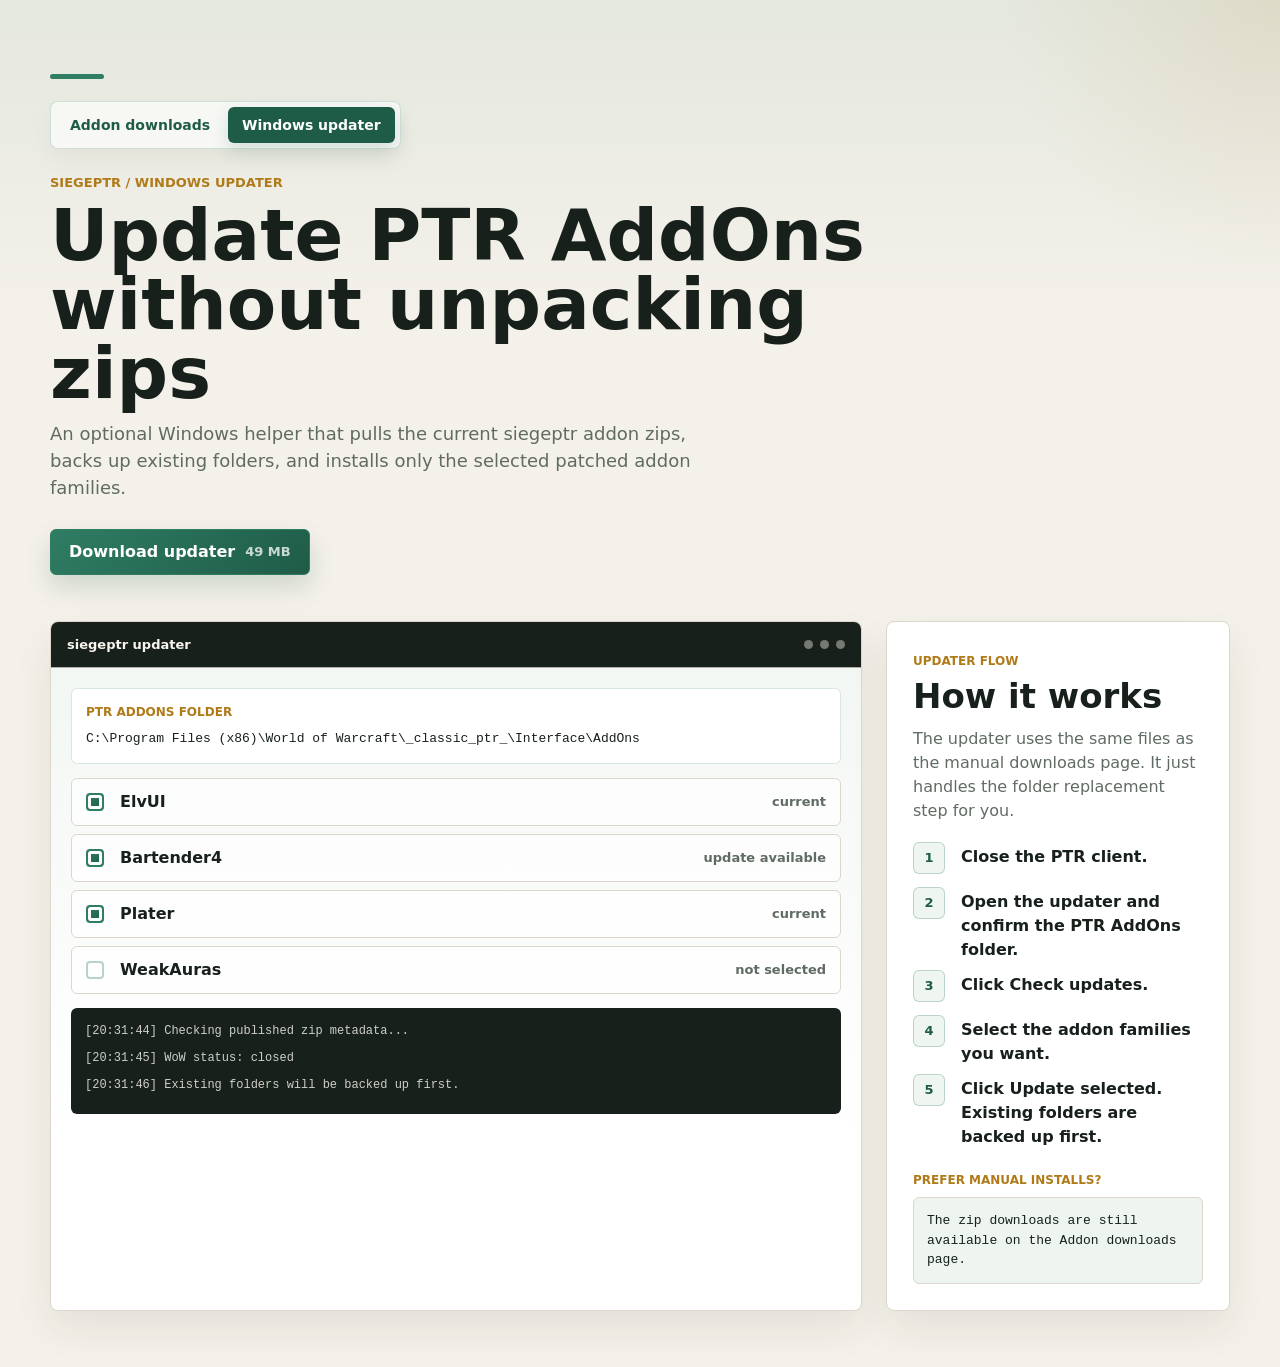
==== updater.html @ bd86970a "Add Windows updater page" ====
<!doctype html>
<html lang="en">
<head>
  <meta charset="utf-8">
  <meta name="viewport" content="width=device-width, initial-scale=1">
  <title>siegeptr updater</title>
  <meta name="description" content="Windows updater for the siegeptr MoP Classic PTR addon pack.">
  <link rel="icon" href="data:image/svg+xml,%3Csvg xmlns='http://www.w3.org/2000/svg' viewBox='0 0 32 32'%3E%3Crect width='32' height='32' rx='6' fill='%2316261f'/%3E%3Cpath fill='%23f2c35b' d='M8 23V9h4l4 7 4-7h4v14h-4v-8l-3 5h-2l-3-5v8H8z'/%3E%3C/svg%3E">
  <link rel="stylesheet" href="styles.css">
</head>
<body>
  <main class="page updater-page">
    <header class="hero updater-hero">
      <nav class="site-switcher" aria-label="Site pages">
        <a href="index.html">Addon downloads</a>
        <a class="active" href="updater.html">Windows updater</a>
      </nav>
      <p class="eyebrow">siegeptr / Windows updater</p>
      <h1>Update PTR AddOns without unpacking zips</h1>
      <p class="intro">An optional Windows helper that pulls the current siegeptr addon zips, backs up existing folders, and installs only the selected patched addon families.</p>
      <div class="updater-actions">
        <a class="button primary" href="https://github.com/zridex/siegeptr/releases/download/updater-20260426-2127/SiegePTRUpdater.exe">Download updater <span>49 MB</span></a>
      </div>
    </header>

    <section class="updater-showcase" aria-label="Updater overview">
      <div class="app-window" aria-hidden="true">
        <div class="app-titlebar">
          <span>siegeptr updater</span>
          <div class="window-dots">
            <span></span>
            <span></span>
            <span></span>
          </div>
        </div>
        <div class="app-body">
          <div class="app-field">
            <span>PTR AddOns folder</span>
            <code>C:\Program Files (x86)\World of Warcraft\_classic_ptr_\Interface\AddOns</code>
          </div>
          <div class="app-packages">
            <div class="app-package checked">
              <span>ElvUI</span>
              <strong>current</strong>
            </div>
            <div class="app-package checked">
              <span>Bartender4</span>
              <strong>update available</strong>
            </div>
            <div class="app-package checked">
              <span>Plater</span>
              <strong>current</strong>
            </div>
            <div class="app-package">
              <span>WeakAuras</span>
              <strong>not selected</strong>
            </div>
          </div>
          <div class="app-log">
            <p>[20:31:44] Checking published zip metadata...</p>
            <p>[20:31:45] WoW status: closed</p>
            <p>[20:31:46] Existing folders will be backed up first.</p>
          </div>
        </div>
      </div>

      <div class="updater-copy" id="how-it-works">
        <span class="section-label">Updater flow</span>
        <h2>How it works</h2>
        <p>The updater uses the same files as the manual downloads page. It just handles the folder replacement step for you.</p>
        <ol class="flow-list">
          <li>Close the PTR client.</li>
          <li>Open the updater and confirm the PTR AddOns folder.</li>
          <li>Click Check updates.</li>
          <li>Select the addon families you want.</li>
          <li>Click Update selected. Existing folders are backed up first.</li>
        </ol>
        <div class="path-row compact">
          <span>Prefer manual installs?</span>
          <code>The zip downloads are still available on the Addon downloads page.</code>
        </div>
      </div>
    </section>
  </main>
</body>
</html>
---- styles.css ----
:root {
  color-scheme: light;
  --bg: #f4f1ea;
  --paper: #ffffff;
  --text: #17201b;
  --muted: #5f6b63;
  --line: #dcd7cc;
  --accent: #2f7d63;
  --accent-dark: #1f5c48;
  --gold: #b07a18;
  --soft: #eef4ef;
}

* {
  box-sizing: border-box;
}

body {
  margin: 0;
  background:
    linear-gradient(180deg, rgba(47, 125, 99, 0.08), transparent 330px),
    radial-gradient(circle at top right, rgba(176, 122, 24, 0.12), transparent 280px),
    var(--bg);
  color: var(--text);
  font-family: ui-sans-serif, system-ui, -apple-system, BlinkMacSystemFont, "Segoe UI", sans-serif;
  line-height: 1.5;
}

a {
  color: inherit;
  text-decoration: none;
}

code {
  font-family: "SFMono-Regular", Consolas, "Liberation Mono", monospace;
}

.page {
  width: min(1180px, calc(100% - 32px));
  margin: 0 auto;
  padding: 48px 0 56px;
}

.site-switcher {
  display: inline-flex;
  gap: 4px;
  margin-bottom: 24px;
  padding: 5px;
  border: 1px solid rgba(47, 125, 99, 0.2);
  border-radius: 8px;
  background: rgba(255, 255, 255, 0.62);
  box-shadow: 0 10px 24px rgba(50, 42, 28, 0.05);
}

.site-switcher a {
  display: inline-flex;
  align-items: center;
  justify-content: center;
  min-height: 36px;
  padding: 0 14px;
  border-radius: 6px;
  color: var(--accent-dark);
  font-size: 14px;
  font-weight: 850;
  transition: background 150ms ease, color 150ms ease, box-shadow 150ms ease;
}

.site-switcher a.active {
  background: var(--accent-dark);
  color: #ffffff;
  box-shadow: 0 8px 18px rgba(31, 92, 72, 0.16);
}

.site-switcher a:not(.active):hover,
.site-switcher a:not(.active):focus-visible {
  background: rgba(47, 125, 99, 0.08);
  outline: none;
}

.hero {
  position: relative;
  padding: 26px 0 28px;
}

.hero::before {
  content: "";
  display: block;
  width: 54px;
  height: 5px;
  margin-bottom: 22px;
  border-radius: 999px;
  background: var(--accent);
}

.eyebrow {
  margin: 0 0 8px;
  color: var(--gold);
  font-size: 13px;
  font-weight: 800;
  letter-spacing: 0;
  text-transform: uppercase;
}

h1,
h2,
h3,
p {
  margin-top: 0;
}

h1 {
  margin-bottom: 12px;
  max-width: 780px;
  font-size: clamp(40px, 7vw, 72px);
  line-height: 0.96;
  letter-spacing: 0;
}

h2 {
  margin-bottom: 8px;
  font-size: clamp(24px, 4vw, 34px);
  line-height: 1.1;
  letter-spacing: 0;
}

h3 {
  margin-bottom: 4px;
  font-size: 19px;
}

.intro {
  max-width: 650px;
  margin-bottom: 0;
  color: var(--muted);
  font-size: 18px;
}

.meta-row {
  display: flex;
  flex-wrap: wrap;
  gap: 10px;
  margin-top: 20px;
}

.meta-row span {
  padding: 8px 11px;
  border: 1px solid rgba(47, 125, 99, 0.22);
  border-radius: 999px;
  background: rgba(255, 255, 255, 0.62);
  color: var(--accent-dark);
  font-size: 13px;
  font-weight: 750;
}

.bundle,
.changelog,
.download-item,
.install,
.scope,
.updater-entry {
  border: 1px solid var(--line);
  background: var(--paper);
  border-radius: 8px;
  box-shadow: 0 16px 34px rgba(50, 42, 28, 0.06);
}

.bundle {
  position: relative;
  display: flex;
  align-items: center;
  justify-content: space-between;
  gap: 24px;
  margin: 18px 0 30px;
  padding: 26px;
  overflow: hidden;
}

.updater-entry {
  display: flex;
  align-items: center;
  justify-content: space-between;
  gap: 22px;
  margin: 18px 0 20px;
  padding: 22px;
  background:
    linear-gradient(135deg, rgba(238, 244, 239, 0.92), rgba(255, 255, 255, 0.96)),
    var(--paper);
}

.updater-entry h2 {
  margin-bottom: 7px;
  font-size: 26px;
}

.updater-entry p {
  max-width: 600px;
  margin-bottom: 0;
  color: var(--muted);
}

.bundle::before {
  content: "";
  position: absolute;
  inset: 0 auto 0 0;
  width: 6px;
  background: linear-gradient(180deg, var(--accent), var(--gold));
}

.bundle p,
.section-head p,
.download-item p,
.timeline-item p,
.scope p {
  margin-bottom: 0;
  color: var(--muted);
}

.bundle-label,
.section-label {
  display: inline-block;
  margin-bottom: 8px;
  color: var(--gold);
  font-size: 12px;
  font-weight: 800;
  text-transform: uppercase;
}

.button {
  display: inline-flex;
  align-items: center;
  justify-content: center;
  gap: 10px;
  min-width: 156px;
  min-height: 46px;
  padding: 0 18px;
  border: 1px solid var(--accent);
  border-radius: 6px;
  background: #fbfdfb;
  color: var(--accent-dark);
  font-weight: 800;
  text-align: center;
  transition: border-color 150ms ease, box-shadow 150ms ease, transform 150ms ease;
}

.button.primary {
  min-width: 230px;
  background: linear-gradient(135deg, var(--accent), var(--accent-dark));
  color: #ffffff;
  box-shadow: 0 12px 24px rgba(31, 92, 72, 0.18);
}

.button span {
  color: currentColor;
  font-size: 13px;
  font-weight: 650;
  opacity: 0.76;
}

.button:hover,
.button:focus-visible {
  border-color: var(--accent-dark);
  box-shadow: 0 10px 22px rgba(31, 92, 72, 0.12);
  transform: translateY(-1px);
  outline: 3px solid rgba(47, 125, 99, 0.16);
}

.downloads,
.install {
  margin-top: 28px;
}

.content-grid {
  display: grid;
  grid-template-columns: minmax(0, 1fr) 344px;
  gap: 24px;
  align-items: start;
  margin-top: 22px;
}

.main-column {
  min-width: 0;
}

.main-column .scope {
  margin-top: 0;
}

.scope {
  margin-top: 22px;
  padding: 20px 22px;
  background: rgba(255, 255, 255, 0.72);
}

.scope h2 {
  margin-bottom: 6px;
  font-size: 22px;
}

.scope p {
  max-width: 820px;
}

.section-head {
  display: flex;
  align-items: end;
  justify-content: space-between;
  gap: 18px;
  margin-bottom: 14px;
  padding-top: 2px;
}

.changelog {
  position: sticky;
  top: 18px;
  margin-top: 0;
  padding: 24px;
  background:
    linear-gradient(180deg, rgba(238, 244, 239, 0.82), rgba(255, 255, 255, 0.94)),
    var(--paper);
}

.changelog .section-head {
  display: block;
  margin-bottom: 18px;
}

.changelog .section-head h2 {
  margin-bottom: 0;
}

.changelog .section-head p {
  margin-top: 6px;
  font-size: 13px;
}

.timeline {
  display: grid;
  gap: 0;
  border-top: 1px solid var(--line);
}

.timeline-item {
  position: relative;
  display: grid;
  gap: 6px;
  padding: 16px 0 16px 22px;
  border-bottom: 1px solid var(--line);
}

.timeline-item::before {
  content: "";
  position: absolute;
  top: 24px;
  left: 0;
  width: 9px;
  height: 9px;
  border: 2px solid var(--accent);
  border-radius: 999px;
  background: var(--paper);
}

.timeline-item.latest::before {
  background: var(--accent);
  box-shadow: 0 0 0 5px rgba(47, 125, 99, 0.12);
}

.timeline-item time {
  color: var(--accent-dark);
  font-size: 13px;
  font-weight: 800;
}

.timeline-item h3 {
  margin-bottom: 3px;
  font-size: 16px;
}

.timeline-item code {
  padding: 1px 4px;
  border-radius: 4px;
  background: rgba(47, 125, 99, 0.09);
  color: var(--accent-dark);
  font-size: 0.92em;
}

.download-list {
  display: grid;
  gap: 12px;
}

.download-item {
  display: flex;
  align-items: center;
  justify-content: space-between;
  gap: 18px;
  padding: 18px 18px 18px 20px;
  transition: border-color 150ms ease, box-shadow 150ms ease, transform 150ms ease;
}

.download-item:hover {
  border-color: rgba(47, 125, 99, 0.36);
  box-shadow: 0 18px 34px rgba(50, 42, 28, 0.08);
  transform: translateY(-1px);
}

.install {
  padding: 24px;
}

.install ol {
  margin: 14px 0 20px;
  padding-left: 22px;
  color: var(--muted);
}

.install li + li {
  margin-top: 6px;
}

.path-row span,
.path-row code {
  display: block;
}

.path-row code {
  margin-top: 8px;
  padding: 13px;
  overflow-wrap: anywhere;
  border: 1px solid var(--line);
  border-radius: 6px;
  background: var(--soft);
  color: var(--text);
}

.path-row span {
  color: var(--gold);
  font-size: 12px;
  font-weight: 800;
  text-transform: uppercase;
}

.path-row.compact {
  margin-top: 22px;
}

.path-row.compact code {
  font-size: 13px;
}

.text-link {
  display: inline-flex;
  margin-bottom: 22px;
  color: var(--accent-dark);
  font-size: 14px;
  font-weight: 800;
}

.text-link:hover,
.text-link:focus-visible {
  color: var(--accent);
  outline: none;
}

.updater-hero {
  max-width: 920px;
}

.updater-hero h1 {
  max-width: 880px;
}

.updater-actions {
  display: flex;
  flex-wrap: wrap;
  gap: 12px;
  margin-top: 28px;
}

.updater-showcase {
  display: grid;
  grid-template-columns: minmax(0, 1fr) 344px;
  gap: 24px;
  align-items: stretch;
  margin-top: 18px;
}

.app-window,
.updater-copy {
  border: 1px solid var(--line);
  border-radius: 8px;
  background: var(--paper);
  box-shadow: 0 18px 38px rgba(50, 42, 28, 0.08);
}

.app-window {
  overflow: hidden;
}

.app-titlebar {
  display: flex;
  align-items: center;
  justify-content: space-between;
  gap: 16px;
  padding: 13px 16px;
  border-bottom: 1px solid rgba(220, 215, 204, 0.78);
  background: #17201b;
  color: #f8f5ed;
  font-size: 13px;
  font-weight: 800;
}

.window-dots {
  display: flex;
  gap: 7px;
}

.window-dots span {
  width: 9px;
  height: 9px;
  border-radius: 999px;
  background: rgba(248, 245, 237, 0.42);
}

.app-body {
  display: grid;
  gap: 14px;
  padding: 20px;
  background:
    linear-gradient(180deg, rgba(238, 244, 239, 0.72), rgba(255, 255, 255, 0.94)),
    var(--paper);
}

.app-field {
  display: grid;
  gap: 8px;
  padding: 14px;
  border: 1px solid rgba(47, 125, 99, 0.18);
  border-radius: 6px;
  background: #ffffff;
}

.app-field span {
  color: var(--gold);
  font-size: 12px;
  font-weight: 800;
  text-transform: uppercase;
}

.app-field code {
  overflow-wrap: anywhere;
  color: var(--text);
  font-size: 13px;
}

.app-packages {
  display: grid;
  gap: 8px;
}

.app-package {
  display: flex;
  align-items: center;
  justify-content: space-between;
  gap: 16px;
  min-height: 48px;
  padding: 0 14px;
  border: 1px solid var(--line);
  border-radius: 6px;
  background: rgba(255, 255, 255, 0.74);
}

.app-package::before {
  content: "";
  width: 14px;
  height: 14px;
  flex: 0 0 auto;
  border: 2px solid rgba(47, 125, 99, 0.34);
  border-radius: 4px;
}

.app-package.checked::before {
  border-color: var(--accent);
  background: linear-gradient(135deg, var(--accent), var(--accent-dark));
  box-shadow: inset 0 0 0 3px #ffffff;
}

.app-package span {
  flex: 1 1 auto;
  font-weight: 800;
}

.app-package strong {
  color: var(--muted);
  font-size: 13px;
  font-weight: 750;
}

.app-log {
  display: grid;
  gap: 4px;
  min-height: 106px;
  padding: 14px;
  border-radius: 6px;
  background: #17201b;
  color: rgba(248, 245, 237, 0.82);
  font-family: "SFMono-Regular", Consolas, "Liberation Mono", monospace;
  font-size: 12px;
}

.app-log p {
  margin: 0;
}

.updater-copy {
  padding: 26px;
}

.updater-copy h2 {
  margin-bottom: 12px;
}

.updater-copy p {
  color: var(--muted);
}

.flow-list {
  display: grid;
  gap: 11px;
  margin: 22px 0 0;
  padding: 0;
  list-style: none;
  counter-reset: flow;
}

.flow-list li {
  position: relative;
  min-height: 34px;
  padding-left: 48px;
  color: var(--text);
  font-weight: 720;
}

.flow-list li::before {
  counter-increment: flow;
  content: counter(flow);
  position: absolute;
  top: -3px;
  left: 0;
  display: inline-flex;
  align-items: center;
  justify-content: center;
  width: 30px;
  height: 30px;
  border: 1px solid rgba(47, 125, 99, 0.28);
  border-radius: 6px;
  background: rgba(238, 244, 239, 0.9);
  color: var(--accent-dark);
  font-size: 13px;
  font-weight: 900;
}

@media (max-width: 980px) {
  .content-grid {
    grid-template-columns: 1fr;
  }

  .changelog {
    position: static;
  }

  .updater-showcase {
    grid-template-columns: 1fr;
  }
}

@media (max-width: 680px) {
  .page {
    width: 100%;
    padding: 22px 10px;
  }

  .bundle,
  .updater-entry,
  .download-item {
    align-items: stretch;
    flex-direction: column;
  }

  .button,
  .button.primary {
    width: 100%;
  }

  .bundle,
  .download-item,
  .install,
  .changelog,
  .scope,
  .updater-entry {
    padding: 18px;
  }

  .site-switcher {
    display: grid;
    grid-template-columns: 1fr;
    width: 100%;
  }

  .section-head {
    align-items: start;
    flex-direction: column;
    gap: 2px;
  }

  .timeline-item {
    grid-template-columns: 1fr;
    gap: 6px;
    padding-left: 20px;
  }

  .updater-actions {
    flex-direction: column;
  }

  .app-body,
  .updater-copy {
    padding: 16px;
  }

  .app-package {
    align-items: start;
    flex-direction: column;
    gap: 4px;
    padding: 12px 14px;
  }

  .app-package::before {
    position: absolute;
    visibility: hidden;
  }
}
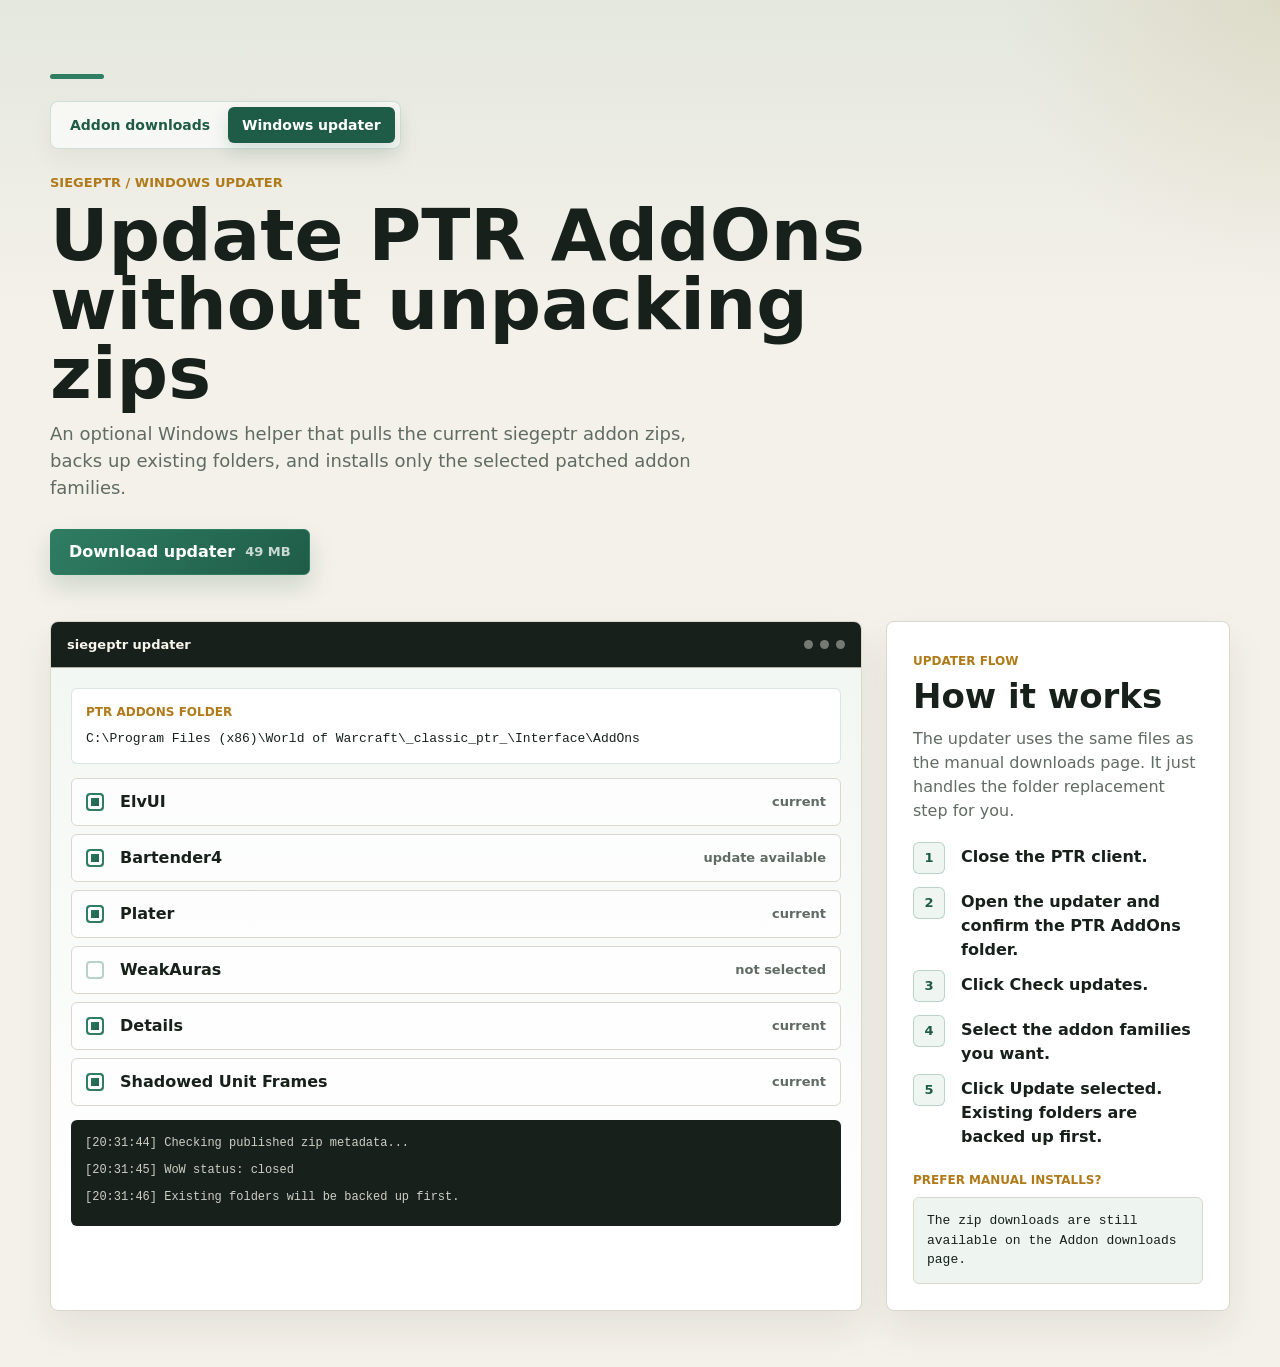
==== commit fe196679: "Refresh updater download for SUF" ====
--- a/updater.html
+++ b/updater.html
@@ -19,7 +19,7 @@
       <h1>Update PTR AddOns without unpacking zips</h1>
       <p class="intro">An optional Windows helper that pulls the current siegeptr addon zips, backs up existing folders, and installs only the selected patched addon families.</p>
       <div class="updater-actions">
-        <a class="button primary" href="https://github.com/zridex/siegeptr/releases/download/updater-20260426-2127/SiegePTRUpdater.exe">Download updater <span>49 MB</span></a>
+        <a class="button primary" href="https://github.com/zridex/siegeptr/releases/download/updater-20260509-2220/SiegePTRUpdater.exe">Download updater <span>49 MB</span></a>
       </div>
     </header>
 
@@ -55,6 +55,14 @@
               <span>WeakAuras</span>
               <strong>not selected</strong>
             </div>
+            <div class="app-package checked">
+              <span>Details</span>
+              <strong>current</strong>
+            </div>
+            <div class="app-package checked">
+              <span>Shadowed Unit Frames</span>
+              <strong>current</strong>
+            </div>
           </div>
           <div class="app-log">
             <p>[20:31:44] Checking published zip metadata...</p>
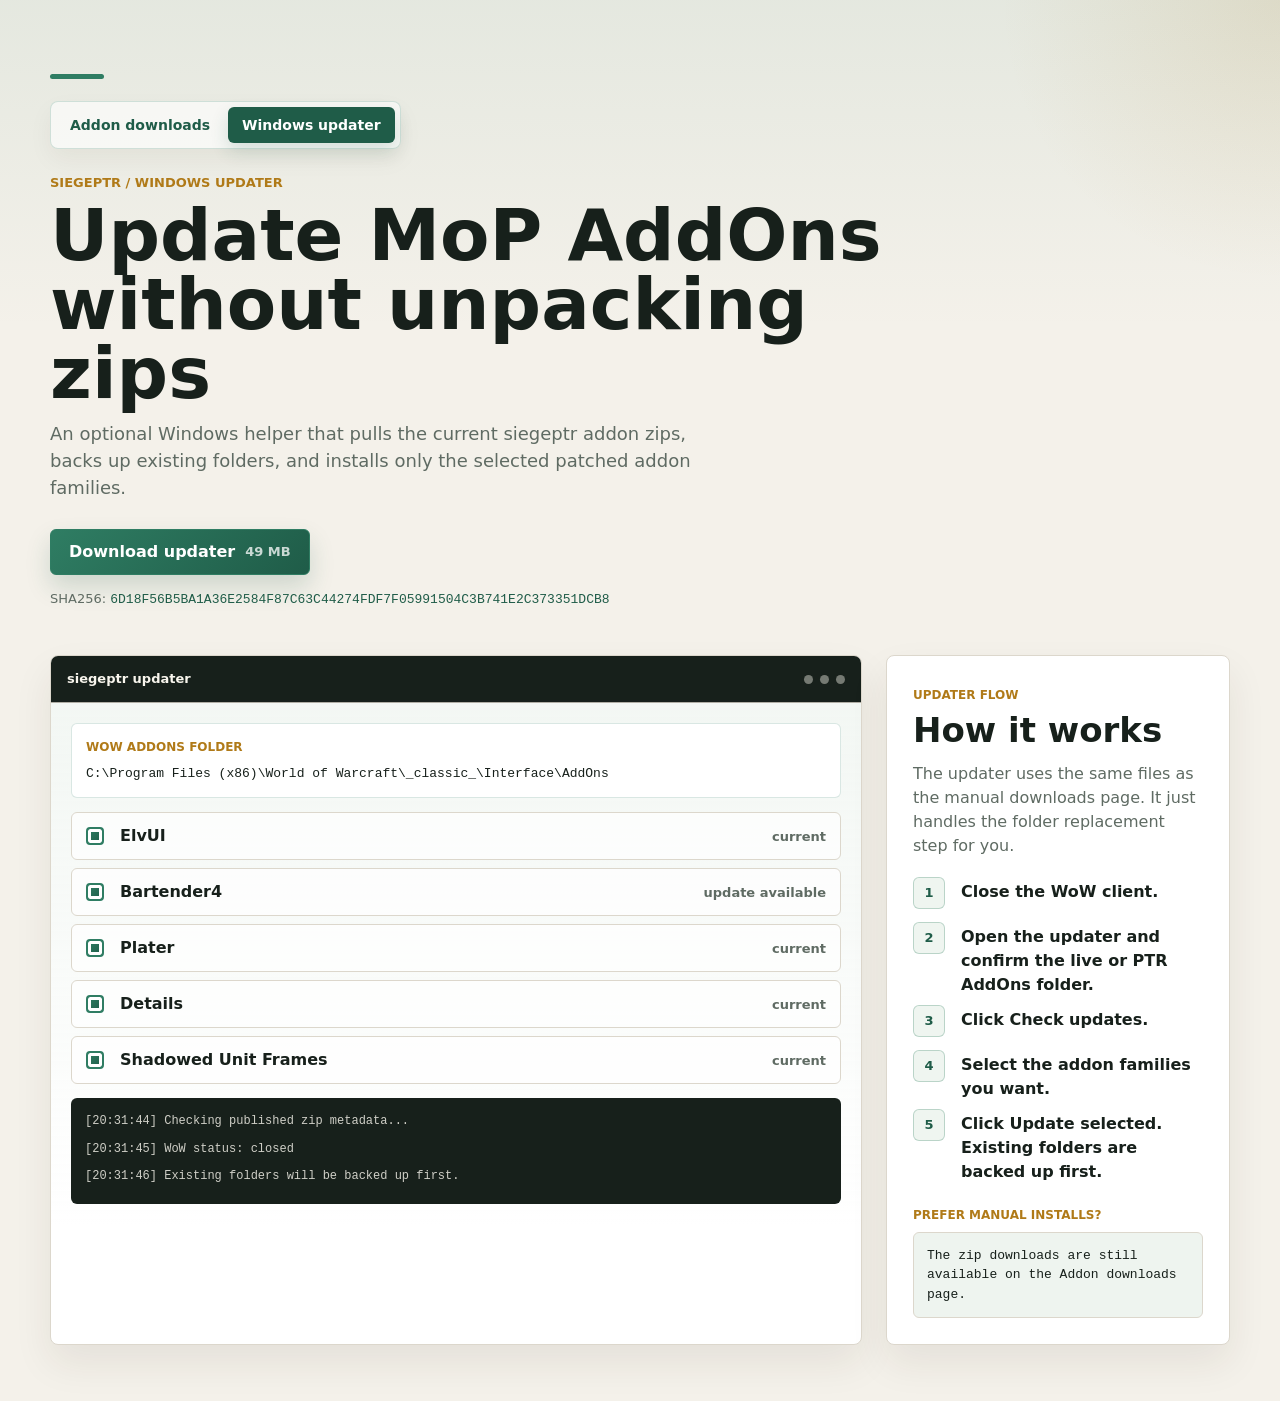
==== commit a72fb415: "Refresh MoP addon downloads" ====
--- a/updater.html
+++ b/updater.html
@@ -4,7 +4,7 @@
   <meta charset="utf-8">
   <meta name="viewport" content="width=device-width, initial-scale=1">
   <title>siegeptr updater</title>
-  <meta name="description" content="Windows updater for the siegeptr MoP Classic PTR addon pack.">
+  <meta name="description" content="Windows updater for siegeptr MoP Classic addon compatibility fixes.">
   <link rel="icon" href="data:image/svg+xml,%3Csvg xmlns='http://www.w3.org/2000/svg' viewBox='0 0 32 32'%3E%3Crect width='32' height='32' rx='6' fill='%2316261f'/%3E%3Cpath fill='%23f2c35b' d='M8 23V9h4l4 7 4-7h4v14h-4v-8l-3 5h-2l-3-5v8H8z'/%3E%3C/svg%3E">
   <link rel="stylesheet" href="styles.css">
 </head>
@@ -16,11 +16,12 @@
         <a class="active" href="updater.html">Windows updater</a>
       </nav>
       <p class="eyebrow">siegeptr / Windows updater</p>
-      <h1>Update PTR AddOns without unpacking zips</h1>
+      <h1>Update MoP AddOns without unpacking zips</h1>
       <p class="intro">An optional Windows helper that pulls the current siegeptr addon zips, backs up existing folders, and installs only the selected patched addon families.</p>
       <div class="updater-actions">
-        <a class="button primary" href="https://github.com/zridex/siegeptr/releases/download/updater-20260509-2220/SiegePTRUpdater.exe">Download updater <span>49 MB</span></a>
+        <a class="button primary" href="https://github.com/zridex/siegeptr/releases/download/updater-20260603-1316/SiegePTRUpdater.exe">Download updater <span>49 MB</span></a>
       </div>
+      <p class="download-hash">SHA256: <code>6D18F56B5BA1A36E2584F87C63C44274FDF7F05991504C3B741E2C373351DCB8</code></p>
     </header>
 
     <section class="updater-showcase" aria-label="Updater overview">
@@ -35,8 +36,8 @@
         </div>
         <div class="app-body">
           <div class="app-field">
-            <span>PTR AddOns folder</span>
-            <code>C:\Program Files (x86)\World of Warcraft\_classic_ptr_\Interface\AddOns</code>
+            <span>WoW AddOns folder</span>
+            <code>C:\Program Files (x86)\World of Warcraft\_classic_\Interface\AddOns</code>
           </div>
           <div class="app-packages">
             <div class="app-package checked">
@@ -50,10 +51,6 @@
             <div class="app-package checked">
               <span>Plater</span>
               <strong>current</strong>
-            </div>
-            <div class="app-package">
-              <span>WeakAuras</span>
-              <strong>not selected</strong>
             </div>
             <div class="app-package checked">
               <span>Details</span>
@@ -77,8 +74,8 @@
         <h2>How it works</h2>
         <p>The updater uses the same files as the manual downloads page. It just handles the folder replacement step for you.</p>
         <ol class="flow-list">
-          <li>Close the PTR client.</li>
-          <li>Open the updater and confirm the PTR AddOns folder.</li>
+          <li>Close the WoW client.</li>
+          <li>Open the updater and confirm the live or PTR AddOns folder.</li>
           <li>Click Check updates.</li>
           <li>Select the addon families you want.</li>
           <li>Click Update selected. Existing folders are backed up first.</li>
--- a/styles.css
+++ b/styles.css
@@ -152,7 +152,6 @@
   font-weight: 750;
 }
 
-.bundle,
 .changelog,
 .download-item,
 .install,
@@ -162,17 +161,6 @@
   background: var(--paper);
   border-radius: 8px;
   box-shadow: 0 16px 34px rgba(50, 42, 28, 0.06);
-}
-
-.bundle {
-  position: relative;
-  display: flex;
-  align-items: center;
-  justify-content: space-between;
-  gap: 24px;
-  margin: 18px 0 30px;
-  padding: 26px;
-  overflow: hidden;
 }
 
 .updater-entry {
@@ -198,15 +186,6 @@
   color: var(--muted);
 }
 
-.bundle::before {
-  content: "";
-  position: absolute;
-  inset: 0 auto 0 0;
-  width: 6px;
-  background: linear-gradient(180deg, var(--accent), var(--gold));
-}
-
-.bundle p,
 .section-head p,
 .download-item p,
 .timeline-item p,
@@ -215,7 +194,6 @@
   color: var(--muted);
 }
 
-.bundle-label,
 .section-label {
   display: inline-block;
   margin-bottom: 8px;
@@ -474,6 +452,18 @@
   flex-wrap: wrap;
   gap: 12px;
   margin-top: 28px;
+}
+
+.download-hash {
+  max-width: 760px;
+  margin: 14px 0 0;
+  color: var(--muted);
+  font-size: 13px;
+}
+
+.download-hash code {
+  overflow-wrap: anywhere;
+  color: var(--accent-dark);
 }
 
 .updater-showcase {
@@ -679,7 +669,6 @@
     padding: 22px 10px;
   }
 
-  .bundle,
   .updater-entry,
   .download-item {
     align-items: stretch;
@@ -691,7 +680,6 @@
     width: 100%;
   }
 
-  .bundle,
   .download-item,
   .install,
   .changelog,
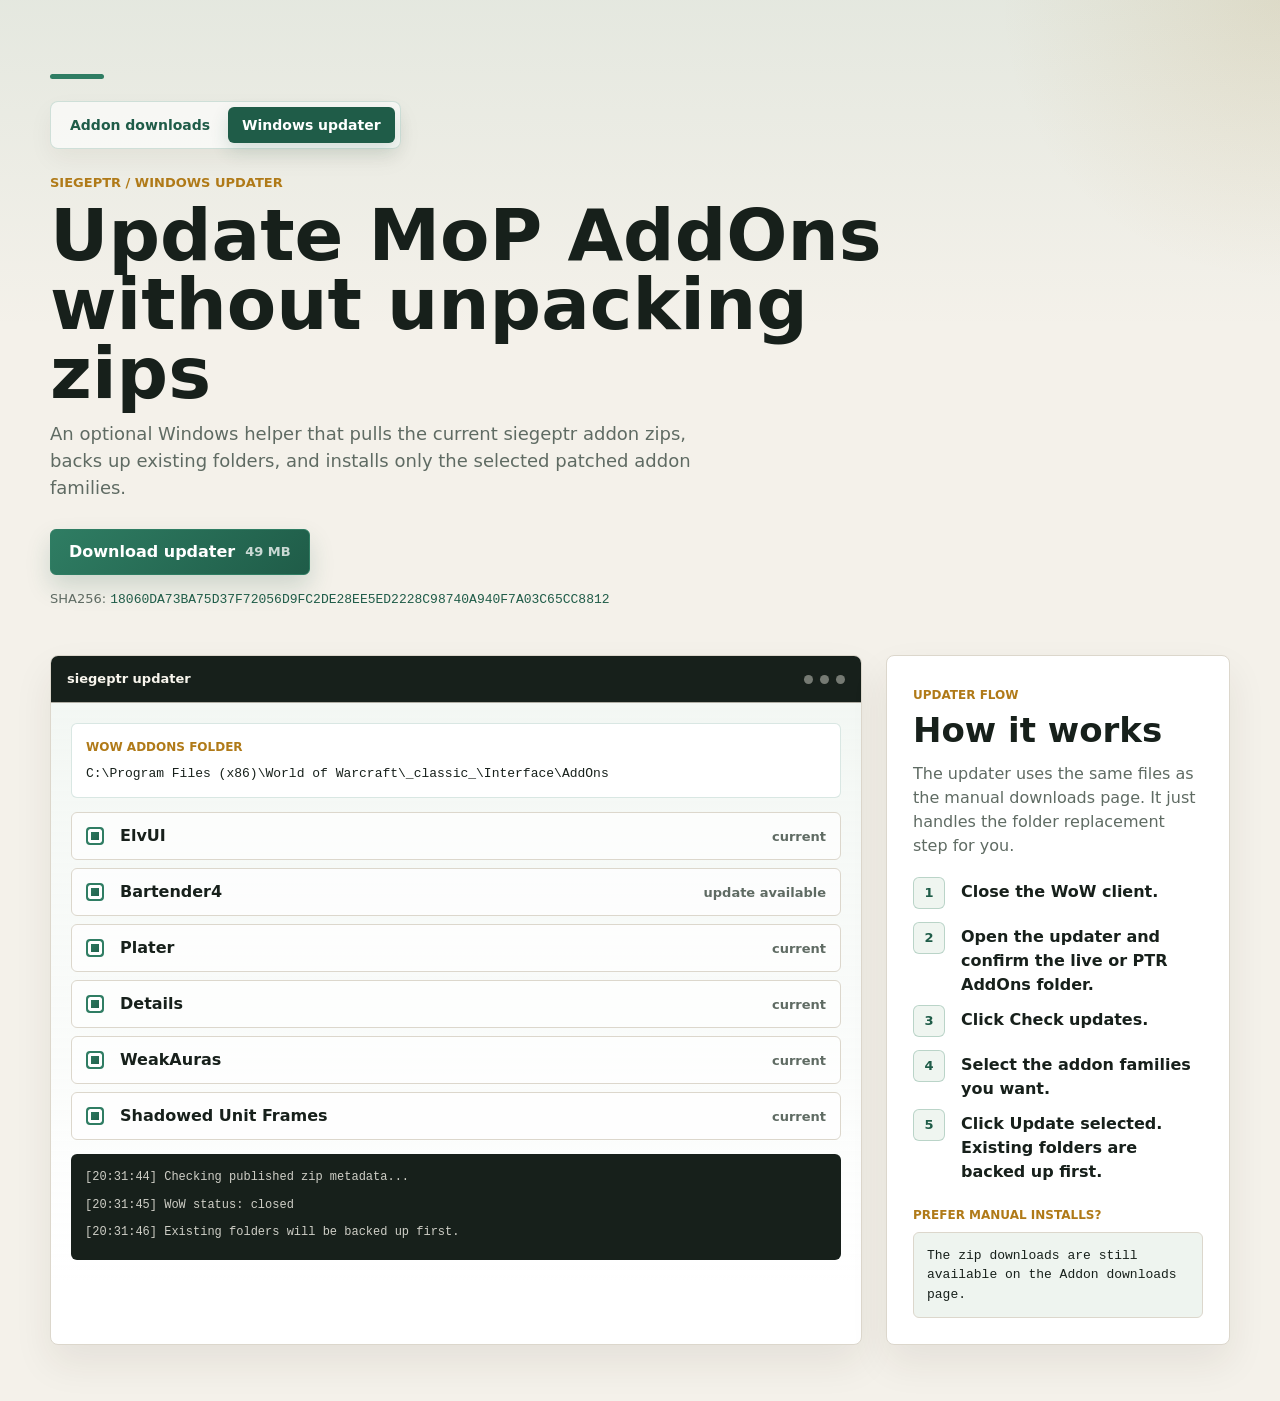
==== commit 526ce3ab: "Re-add fixed WeakAuras download" ====
--- a/updater.html
+++ b/updater.html
@@ -19,9 +19,9 @@
       <h1>Update MoP AddOns without unpacking zips</h1>
       <p class="intro">An optional Windows helper that pulls the current siegeptr addon zips, backs up existing folders, and installs only the selected patched addon families.</p>
       <div class="updater-actions">
-        <a class="button primary" href="https://github.com/zridex/siegeptr/releases/download/updater-20260603-1316/SiegePTRUpdater.exe">Download updater <span>49 MB</span></a>
+        <a class="button primary" href="https://github.com/zridex/siegeptr/releases/download/updater-20260604-0038/SiegePTRUpdater.exe">Download updater <span>49 MB</span></a>
       </div>
-      <p class="download-hash">SHA256: <code>6D18F56B5BA1A36E2584F87C63C44274FDF7F05991504C3B741E2C373351DCB8</code></p>
+      <p class="download-hash">SHA256: <code>18060DA73BA75D37F72056D9FC2DE28EE5ED2228C98740A940F7A03C65CC8812</code></p>
     </header>
 
     <section class="updater-showcase" aria-label="Updater overview">
@@ -57,6 +57,10 @@
               <strong>current</strong>
             </div>
             <div class="app-package checked">
+              <span>WeakAuras</span>
+              <strong>current</strong>
+            </div>
+            <div class="app-package checked">
               <span>Shadowed Unit Frames</span>
               <strong>current</strong>
             </div>
